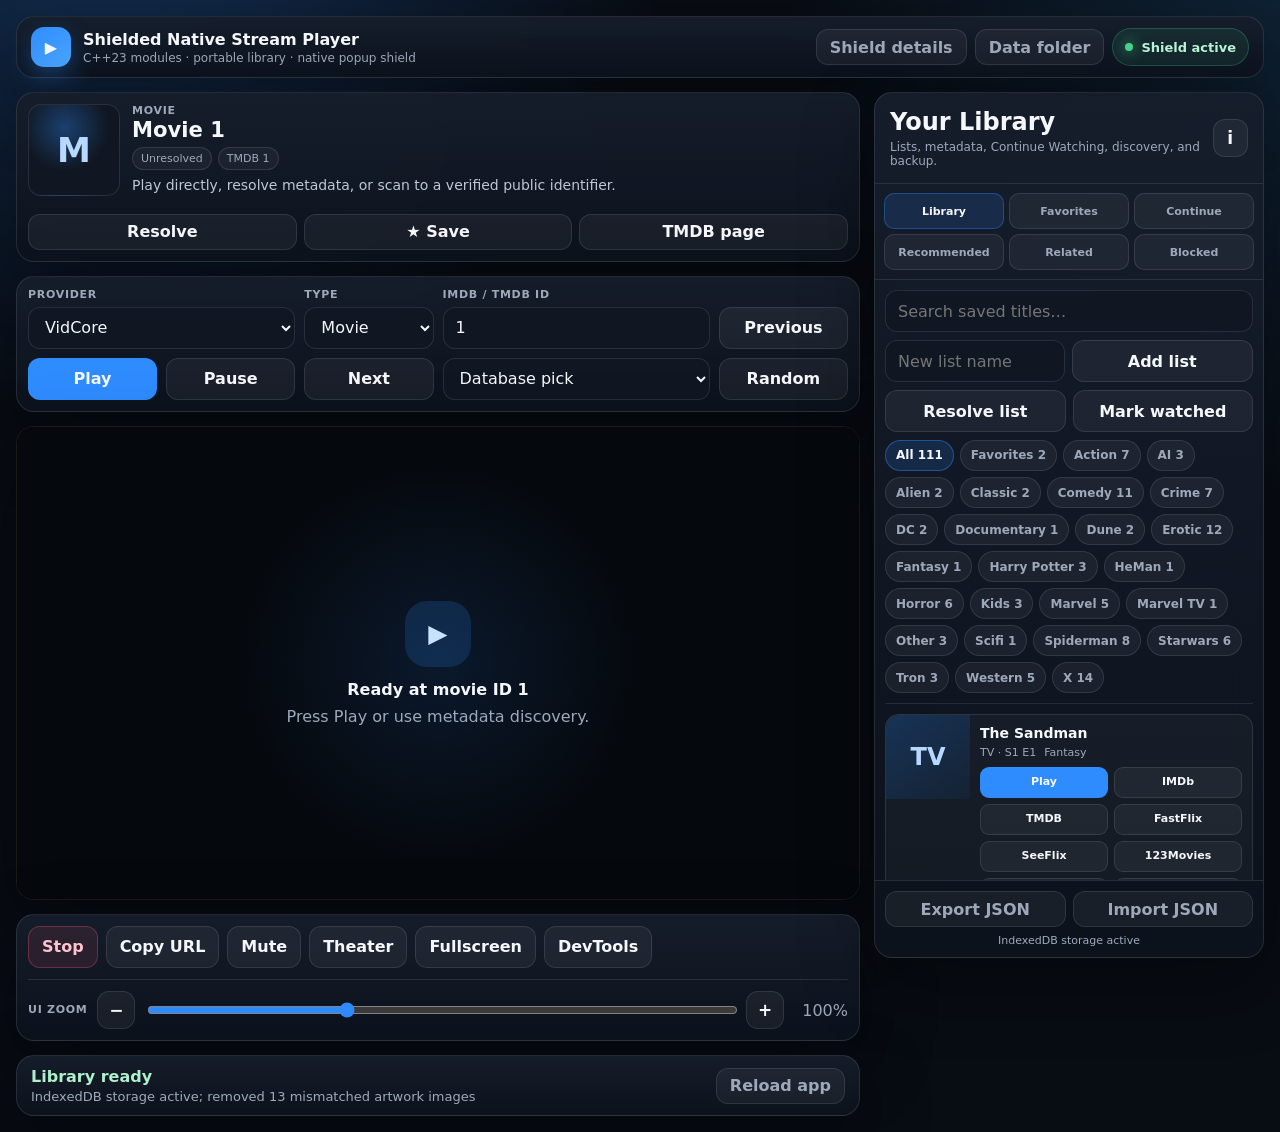
==== VidCoreNativePlayer/assets/index.html @ e3d283dc "Apply v0.2.9 source update" ====
<!doctype html>
<html lang="en">
<head>
  <meta charset="utf-8">
  <meta
      name="viewport"
      content="width=device-width, initial-scale=1, viewport-fit=cover">
  <meta name="color-scheme" content="dark">
  <title>Shielded Native Stream Player</title>
  <link rel="stylesheet" href="styles.css">
</head>
<body>
  <div id="app" class="app">
    <header class="topbar panel">
      <div class="brand">
        <div class="brand-mark">▶</div>
        <div>
          <strong>Shielded Native Stream Player</strong>
          <span>C++23 modules · portable library · native popup shield</span>
        </div>
      </div>

      <div class="top-actions">
        <button id="shieldHelpButton" class="button subtle">Shield details</button>
        <button id="dataFolderButton" class="button subtle">Data folder</button>
        <div class="shield-pill" title="Native popup interception is active.">
          <span class="shield-dot"></span>
          Shield active
        </div>
      </div>
    </header>

    <main class="workspace">
      <section class="main-column">
        <section class="current-card panel">
          <div id="currentPoster" class="current-poster fallback">?</div>

          <div class="current-copy">
            <div class="eyebrow" id="currentType">Movie</div>
            <h1 id="currentTitle">Movie 1</h1>
            <div id="currentMeta" class="metadata-row">
              <span>Unresolved</span>
            </div>
            <p id="currentDescription">
              Play directly, resolve metadata, or scan to a verified public identifier.
            </p>
            <div id="currentGenres" class="tags"></div>
          </div>

          <div class="current-actions">
            <button id="resolveButton" class="button">Resolve</button>
            <button id="favoriteButton" class="button">★ Save</button>
            <button id="previousArtworkButton" class="button hidden">◀ Art</button>
            <button id="imdbArtworkButton" class="button hidden">IMDb art</button>
            <button id="tmdbArtworkButton" class="button hidden">TMDB art</button>
            <button id="nextArtworkButton" class="button hidden">Art ▶</button>
            <button id="imdbButton" class="button hidden">IMDb page</button>
            <button id="tmdbButton" class="button hidden">TMDB page</button>
            <button id="wikipediaButton" class="button hidden">Wikipedia</button>
            <button id="fastflixButton" class="button hidden">FastFlix</button>
            <button id="seeflixButton" class="button hidden">SeeFlix</button>
            <button id="movies123Button" class="button hidden">123Movies</button>
          </div>
        </section>

        <section class="source-panel panel">
          <label class="field provider-field">
            <span>Provider</span>
            <select id="baseUrl" aria-label="Streaming provider">
              <option value="https://vidcore.net" selected>VidCore</option>
              <option value="https://ythd.org/embed">YTHD</option>
              <option value="https://vidup.to">VidUp</option>
            </select>
          </label>

          <label class="field mode-field">
            <span>Type</span>
            <select id="mode">
              <option value="movie">Movie</option>
              <option value="tv">TV</option>
            </select>
          </label>

          <label class="field id-field">
            <span>IMDb / TMDB ID</span>
            <input
                id="mediaId"
                value="1"
                spellcheck="false"
                autocomplete="off">
          </label>

          <label id="seasonField" class="field number-field hidden">
            <span>Season</span>
            <input id="season" type="number" min="0" step="1" value="1">
          </label>

          <label id="episodeField" class="field number-field hidden">
            <span>Episode</span>
            <input id="episode" type="number" min="1" step="1" value="1">
          </label>

          <button
              id="previousButton"
              class="button"
              title="Scan backward to the nearest public metadata match">
            Previous
          </button>

          <button id="playButton" class="button primary">Play</button>

          <button id="pauseButton" class="button">Pause</button>

          <button
              id="nextButton"
              class="button"
              title="Scan forward to the nearest public metadata match">
            Next
          </button>

          <select id="randomMode" class="random-mode" aria-label="Random mode">
            <option value="database" selected>Database pick</option>
            <option value="number">Random ID</option>
          </select>

          <button id="randomButton" class="button">Random</button>
        </section>

        <section id="playerShell" class="player-shell panel">
          <iframe
              id="player"
              title="Streaming player"
              allow="autoplay; encrypted-media; fullscreen; picture-in-picture"
              allowfullscreen
              referrerpolicy="strict-origin-when-cross-origin">
          </iframe>

          <div id="emptyPlayer" class="player-empty">
            <div class="play-glyph">▶</div>
            <strong>Ready at movie ID 1</strong>
            <span>Press Play or use metadata discovery.</span>
          </div>
        </section>

        <section class="transport panel">
          <div class="transport-row">
            <button id="stopButton" class="button danger">Stop</button>
            <button id="copyUrlButton" class="button">Copy URL</button>
            <button id="muteButton" class="button">Mute</button>
            <button id="theaterModeButton" class="button">Theater</button>
            <button id="fullscreenButton" class="button">Fullscreen</button>
            <button id="devtoolsButton" class="button">DevTools</button>
          </div>

          <div class="zoom-row">
            <span>UI zoom</span>
            <button id="zoomOutButton" class="round-button">−</button>
            <input
                id="zoomSlider"
                type="range"
                min="50"
                max="200"
                step="10"
                value="100">
            <button id="zoomInButton" class="round-button">+</button>
            <output id="zoomOutput">100%</output>
          </div>
        </section>

        <section id="statusPanel" class="status-panel panel">
          <div>
            <strong id="statusTitle">Starting library</strong>
            <span id="statusText">
              IndexedDB will be used when available, with a localStorage fallback.
            </span>
          </div>
          <button id="reloadShellButton" class="button subtle">Reload app</button>
        </section>
      </section>

      <aside class="sidebar panel">
        <div class="sidebar-head">
          <div>
            <h2>Your Library</h2>
            <p>Lists, metadata, Continue Watching, discovery, and backup.</p>
          </div>
          <button id="storageInfoButton" class="round-button" title="Storage information">i</button>
        </div>

        <nav class="tabs">
          <button class="tab active" data-panel="library">Library</button>
          <button class="tab" data-panel="favorites">Favorites</button>
          <button class="tab" data-panel="continue">Continue</button>
          <button class="tab" data-panel="recommended">Recommended</button>
          <button class="tab" data-panel="related">Related</button>
          <button class="tab" data-panel="blocked">Blocked</button>
        </nav>

        <section id="libraryPanel" class="side-panel">
          <div class="library-tools">
            <input
                id="librarySearch"
                type="search"
                placeholder="Search saved titles…"
                autocomplete="off">

            <div class="tool-row">
              <input
                  id="newListName"
                  placeholder="New list name"
                  maxlength="40">
              <button id="addListButton" class="button">Add list</button>
            </div>

            <div class="tool-row">
              <button id="resolveListButton" class="button">Resolve list</button>
              <button id="markListWatchedButton" class="button">Mark watched</button>
              <button id="deleteListButton" class="button danger hidden">Delete list</button>
            </div>

            <div id="listChips" class="list-chips"></div>
          </div>

          <div id="libraryCards" class="card-list"></div>
        </section>

        <section id="favoritesPanel" class="side-panel hidden">
          <div id="favoritesCards" class="card-list"></div>
        </section>

        <section id="continuePanel" class="side-panel hidden">
          <div id="continueCards" class="card-list"></div>
        </section>

        <section id="recommendedPanel" class="side-panel hidden">
          <div id="recommendedCards" class="card-list"></div>
        </section>

        <section id="relatedPanel" class="side-panel hidden">
          <div id="relatedCards" class="card-list"></div>
        </section>

        <section id="blockedPanel" class="side-panel hidden">
          <div class="blocked-summary">
            <span>
              Attempts caught this run are shown below. Learned hosts persist in the portable data folder beside the executable.
            </span>
            <button id="clearBlockedButton" class="button danger">Clear learned hosts</button>
          </div>
          <div id="blockedCards" class="card-list"></div>
        </section>

        <footer class="sidebar-footer">
          <button id="exportButton" class="button subtle">Export JSON</button>
          <button id="importButton" class="button subtle">Import JSON</button>
          <input
              id="importFile"
              class="hidden"
              type="file"
              accept="application/json,.json">
          <span id="storageMode">Storage starting…</span>
        </footer>
      </aside>
    </main>
  </div>

  <dialog id="saveDialog">
    <form id="saveForm" class="dialog-body" method="dialog">
      <h3 id="saveDialogTitle">Save to library</h3>

      <label class="field">
        <span>List</span>
        <select id="saveList"></select>
      </label>

      <label class="field">
        <span>Notes</span>
        <textarea
            id="saveNotes"
            rows="5"
            placeholder="Optional notes"></textarea>
      </label>

      <label class="check-row">
        <input id="saveWatched" type="checkbox">
        <span>Mark watched</span>
      </label>

      <div class="dialog-actions split-actions">
        <button
            id="deleteDialogButton"
            class="button danger hidden"
            type="button">
          Delete from library
        </button>
        <button id="cancelSaveButton" class="button" type="button">Cancel</button>
        <button class="button primary" type="submit">Save</button>
      </div>
    </form>
  </dialog>

  <dialog id="storageDialog">
    <div class="dialog-body">
      <h3>Library storage</h3>
      <p>
        Favorites, lists, notes, watched state, Continue Watching, and history use IndexedDB when available. In the native player, browser storage and cache stay in the portable data folder beside the executable. JSON export stores provider categories once, then uses compact provider indexes per title. Version 1 backups with full provider URLs remain import-compatible.
      </p>
      <p>
        Exact playback position is unavailable because the provider frame is cross-origin. Continue Watching records played titles and manual completion state.
      </p>
      <div class="dialog-actions">
        <button id="closeStorageDialogButton" class="button primary">Close</button>
      </div>
    </div>
  </dialog>

  <dialog id="shieldDialog">
    <div class="dialog-body">
      <h3>Native popup shield</h3>
      <p>
        The C++ host cancels WebView2 new-window requests and top-level navigation hijacks. A document-created guard also blocks window.open, target-blank links, external click redirects, middle-click navigation, and external form submissions inside every frame.
      </p>
      <p>
        This prevents popup tabs and window hijacks. It does not promise to remove every visual advertisement rendered inside the provider frame.
      </p>
      <div class="dialog-actions">
        <button id="closeShieldDialogButton" class="button primary">Close</button>
      </div>
    </div>
  </dialog>

  <script src="builtin-library.js"></script>
  <script src="builtin-additions.js"></script>
  <script src="storage.js"></script>
  <script src="metadata.js"></script>
  <script src="providers.js"></script>
  <script src="scanner.js"></script>
  <script src="app.js"></script>
</body>
</html>
---- VidCoreNativePlayer/assets/styles.css ----
:root {
  color-scheme: dark;
  font-family:
      Inter, ui-sans-serif, system-ui, -apple-system, BlinkMacSystemFont,
      "Segoe UI Variable", "Segoe UI", sans-serif;
  --background: #080c13;
  --surface: rgba(18, 25, 37, 0.95);
  --surface-strong: #182131;
  --surface-soft: #101722;
  --surface-hover: rgba(255, 255, 255, 0.075);
  --border: rgba(255, 255, 255, 0.10);
  --border-strong: rgba(255, 255, 255, 0.18);
  --text: #f5f7fb;
  --muted: #9da9bb;
  --primary: #2f8cff;
  --primary-hover: #55a3ff;
  --danger: #e7546c;
  --success: #49d28b;
  --warning: #f5ba55;
  --shadow: 0 24px 70px rgba(0, 0, 0, 0.38);
}

* {
  box-sizing: border-box;
}

html,
body {
  min-width: 900px;
  min-height: 650px;
  margin: 0;
  background:
      radial-gradient(circle at 9% -12%, rgba(47, 140, 255, 0.29), transparent 35rem),
      radial-gradient(circle at 100% 0%, rgba(52, 167, 255, 0.14), transparent 31rem),
      var(--background);
  color: var(--text);
}

body {
  overflow-x: hidden;
}

button,
input,
select,
textarea {
  font: inherit;
}

button {
  color: inherit;
}

.app {
  min-height: 100vh;
  padding: 16px;
}

.panel {
  border: 1px solid var(--border);
  border-radius: 18px;
  background:
      linear-gradient(
        180deg,
        rgba(22, 30, 44, 0.95),
        rgba(13, 19, 29, 0.95)
      );
  box-shadow: var(--shadow);
  backdrop-filter: blur(18px);
}

.topbar {
  display: flex;
  align-items: center;
  justify-content: space-between;
  min-height: 62px;
  margin-bottom: 14px;
  padding: 10px 14px;
}

.brand,
.top-actions,
.transport-row,
.current-actions,
.dialog-actions,
.tool-row,
.check-row {
  display: flex;
  align-items: center;
}

.brand {
  gap: 12px;
}

.brand-mark {
  display: grid;
  width: 40px;
  height: 40px;
  place-items: center;
  border-radius: 13px;
  background: linear-gradient(145deg, var(--primary), #4ba7ff);
  box-shadow: 0 10px 24px rgba(47, 140, 255, 0.34);
}

.brand strong,
.brand span {
  display: block;
}

.brand span {
  margin-top: 2px;
  color: var(--muted);
  font-size: 12px;
}

.top-actions {
  gap: 8px;
}

.shield-pill {
  display: flex;
  align-items: center;
  gap: 8px;
  min-height: 38px;
  padding: 0 12px;
  border: 1px solid rgba(73, 210, 139, 0.26);
  border-radius: 999px;
  background: rgba(73, 210, 139, 0.09);
  color: #baf4d4;
  font-size: 13px;
  font-weight: 750;
}


.shield-dot {
  width: 8px;
  height: 8px;
  border-radius: 50%;
  background: var(--success);
  box-shadow: 0 0 14px var(--success);
}

.workspace {
  display: grid;
  grid-template-columns: minmax(0, 1fr) 440px;
  gap: 14px;
}

.main-column {
  min-width: 0;
}

.source-panel {
  display: grid;
  grid-template-columns: repeat(12, minmax(0, 1fr));
  align-items: end;
  gap: 9px;
  margin-bottom: 14px;
  padding: 11px;
}

.source-panel .provider-field { grid-column: span 2; }
.source-panel .mode-field { grid-column: span 1; }
.source-panel .id-field { grid-column: span 2; }
.source-panel .number-field { grid-column: span 1; }
.source-panel .button { grid-column: span 1; min-width: 0; }
.source-panel .random-mode {
  grid-column: span 2;
  align-self: end;
  min-height: 42px;
}

.field {
  display: grid;
  gap: 6px;
}

.field > span,
.zoom-row > span,
.eyebrow {
  color: var(--muted);
  font-size: 11px;
  font-weight: 800;
  letter-spacing: 0.065em;
  text-transform: uppercase;
}

input,
select,
textarea {
  width: 100%;
  border: 1px solid var(--border);
  border-radius: 12px;
  outline: none;
  background: var(--surface-soft);
  color: var(--text);
}

input,
select {
  min-height: 42px;
  padding: 0 12px;
}

textarea {
  min-height: 105px;
  padding: 11px 12px;
  resize: vertical;
}

input:focus,
select:focus,
textarea:focus {
  border-color: rgba(47, 140, 255, 0.82);
  box-shadow: 0 0 0 3px rgba(47, 140, 255, 0.16);
}

.button,
.round-button,
.tab,
.list-chip {
  border: 1px solid var(--border);
  outline: none;
  background: rgba(255, 255, 255, 0.05);
  cursor: pointer;
  transition:
      transform 120ms ease,
      border-color 120ms ease,
      background 120ms ease,
      opacity 120ms ease;
}

.button:hover,
.round-button:hover,
.tab:hover,
.list-chip:hover {
  border-color: var(--border-strong);
  background: var(--surface-hover);
}

.button:active,
.round-button:active,
.tab:active,
.list-chip:active {
  transform: translateY(1px);
}

.button:disabled,
.round-button:disabled,
.tab:disabled {
  cursor: not-allowed;
  opacity: 0.48;
}

.button {
  min-height: 42px;
  padding: 0 13px;
  border-radius: 12px;
  font-weight: 750;
  white-space: nowrap;
}

.button.primary {
  border-color: rgba(47, 140, 255, 0.75);
  background: var(--primary);
}

.button.primary:hover {
  background: var(--primary-hover);
}

.button.danger {
  color: #ffc3ce;
  border-color: rgba(231, 84, 108, 0.34);
  background: rgba(231, 84, 108, 0.11);
}

.button.subtle {
  min-height: 36px;
  color: var(--muted);
}

.round-button {
  display: grid;
  width: 38px;
  height: 38px;
  place-items: center;
  border-radius: 12px;
  font-size: 17px;
  font-weight: 850;
}

.current-card {
  display: grid;
  grid-template-columns: 132px minmax(0, 1fr) minmax(210px, 238px);
  align-items: start;
  gap: 16px;
  min-height: 214px;
  margin-bottom: 14px;
  padding: 14px;
}

.current-poster {
  display: grid;
  width: 132px;
  min-height: 198px;
  aspect-ratio: 2 / 3;
  overflow: hidden;
  place-items: center;
  border: 1px solid var(--border);
  border-radius: 14px;
  background:
      radial-gradient(circle at 40% 25%, rgba(47, 140, 255, 0.35), transparent 50%),
      var(--surface-soft);
  color: #b8d9ff;
  font-size: 34px;
  font-weight: 850;
}

.current-poster img {
  width: 100%;
  height: 100%;
  object-fit: contain;
}

.current-copy {
  min-width: 0;
}

.current-copy h1 {
  margin: 4px 0 7px;
  overflow: hidden;
  font-size: clamp(22px, 2vw, 32px);
  line-height: 1.08;
  text-overflow: ellipsis;
  white-space: nowrap;
}

.current-copy p {
  display: -webkit-box;
  max-width: 1000px;
  margin: 9px 0 0;
  overflow: hidden;
  color: #bdc7d6;
  font-size: 14px;
  line-height: 1.48;
  -webkit-box-orient: vertical;
  -webkit-line-clamp: 4;
}

.metadata-row,
.tags {
  display: flex;
  flex-wrap: wrap;
  gap: 6px;
}

.metadata-row span,
.tag {
  padding: 4px 8px;
  border: 1px solid var(--border);
  border-radius: 999px;
  background: rgba(255, 255, 255, 0.045);
  color: var(--muted);
  font-size: 11px;
}

.tags {
  margin-top: 10px;
}

.current-actions {
  display: grid;
  grid-template-columns: repeat(2, minmax(0, 1fr));
  align-content: start;
  gap: 7px;
  width: 100%;
}

.current-actions .button {
  min-width: 0;
  white-space: normal;
}

.player-shell {
  position: relative;
  overflow: hidden;
  min-height: 390px;
  aspect-ratio: 16 / 9;
  background: #000;
}

.player-shell iframe {
  width: 100%;
  height: 100%;
  border: 0;
  background: #000;
}

.player-empty {
  position: absolute;
  inset: 0;
  display: grid;
  place-content: center;
  gap: 8px;
  text-align: center;
  background:
      radial-gradient(circle at center, rgba(47, 140, 255, 0.13), transparent 42%),
      #05080d;
  pointer-events: none;
}

.player-empty strong,
.player-empty span {
  display: block;
}

.player-empty span {
  color: var(--muted);
}

.play-glyph {
  display: grid;
  width: 66px;
  height: 66px;
  margin: 0 auto 5px;
  place-items: center;
  border-radius: 22px;
  background: rgba(47, 140, 255, 0.17);
  color: #c7e2ff;
  font-size: 25px;
}

.transport {
  margin-top: 14px;
  padding: 11px;
}

.transport-row {
  flex-wrap: wrap;
  gap: 8px;
}

.zoom-row {
  display: grid;
  grid-template-columns: auto 38px minmax(160px, 1fr) 38px 54px;
  align-items: center;
  gap: 10px;
  margin-top: 11px;
  padding-top: 11px;
  border-top: 1px solid var(--border);
}

.zoom-row input {
  min-height: auto;
  padding: 0;
  accent-color: var(--primary);
}

.zoom-row output {
  color: var(--muted);
  font-variant-numeric: tabular-nums;
  text-align: right;
}

.status-panel {
  display: flex;
  align-items: center;
  justify-content: space-between;
  gap: 16px;
  margin-top: 14px;
  padding: 11px 14px;
}

.status-panel strong,
.status-panel span {
  display: block;
}

.status-panel span {
  margin-top: 3px;
  color: var(--muted);
  font-size: 13px;
}

.status-panel[data-type="ok"] strong {
  color: #aef0cc;
}

.status-panel[data-type="warn"] strong {
  color: #ffdc9c;
}

.status-panel[data-type="error"] strong {
  color: #ffc1cc;
}

.sidebar {
  position: sticky;
  top: 16px;
  align-self: start;
  min-height: calc(100vh - 104px);
  overflow: hidden;
}

.sidebar-head {
  display: flex;
  align-items: center;
  justify-content: space-between;
  padding: 15px;
  border-bottom: 1px solid var(--border);
}

.sidebar-head h2,
.sidebar-head p {
  margin: 0;
}

.sidebar-head p {
  margin-top: 4px;
  color: var(--muted);
  font-size: 12px;
}

.tabs {
  display: grid;
  grid-template-columns: repeat(3, minmax(0, 1fr));
  gap: 5px;
  padding: 9px;
  border-bottom: 1px solid var(--border);
}

.tab {
  min-height: 36px;
  overflow: hidden;
  padding: 0 6px;
  border-radius: 10px;
  color: var(--muted);
  font-size: 11px;
  font-weight: 780;
  text-overflow: ellipsis;
}

.tab.active {
  color: var(--text);
  border-color: rgba(47, 140, 255, 0.37);
  background: rgba(47, 140, 255, 0.15);
}

.side-panel {
  max-height: calc(100vh - 300px);
  overflow: auto;
  padding: 10px;
}

.library-tools {
  display: grid;
  gap: 8px;
  margin-bottom: 10px;
  padding-bottom: 10px;
  border-bottom: 1px solid var(--border);
}

.tool-row {
  gap: 7px;
}

.tool-row > * {
  flex: 1;
  min-width: 0;
}

.list-chips {
  display: flex;
  flex-wrap: wrap;
  gap: 6px;
}

.list-chip {
  min-height: 31px;
  padding: 0 10px;
  border-radius: 999px;
  color: var(--muted);
  font-size: 12px;
  font-weight: 750;
}

.list-chip.active {
  color: var(--text);
  border-color: rgba(47, 140, 255, 0.44);
  background: rgba(47, 140, 255, 0.16);
}

.card-list {
  display: grid;
  gap: 9px;
}

.media-card,
.blocked-card,
.empty-card {
  overflow: hidden;
  border: 1px solid var(--border);
  border-radius: 14px;
  background: rgba(255, 255, 255, 0.035);
}

.media-card {
  display: grid;
  grid-template-columns: 88px minmax(0, 1fr);
  align-items: start;
}

.card-poster {
  display: grid;
  min-height: 132px;
  aspect-ratio: 2 / 3;
  place-items: center;
  background:
      linear-gradient(145deg, rgba(47, 140, 255, 0.24), rgba(75, 167, 255, 0.08)),
      var(--surface-soft);
  color: #b8d9ff;
  font-size: 24px;
  font-weight: 850;
}

.card-poster img {
  width: 100%;
  height: 100%;
  object-fit: contain;
}

.card-body {
  min-width: 0;
  padding: 10px;
}

.card-title {
  margin: 0;
  overflow: hidden;
  font-size: 14px;
  text-overflow: ellipsis;
  white-space: nowrap;
}

.card-meta {
  display: flex;
  flex-wrap: wrap;
  gap: 5px 8px;
  margin-top: 5px;
  color: var(--muted);
  font-size: 11px;
}

.card-notes {
  display: -webkit-box;
  margin: 7px 0 0;
  overflow: hidden;
  color: #b7c1d0;
  font-size: 12px;
  line-height: 1.35;
  -webkit-box-orient: vertical;
  -webkit-line-clamp: 2;
}

.card-actions {
  display: grid;
  grid-template-columns: repeat(2, minmax(0, 1fr));
  gap: 6px;
  margin-top: 9px;
}

.card-actions .button {
  min-width: 0;
  min-height: 32px;
  padding: 5px 9px;
  border-radius: 9px;
  white-space: normal;
  line-height: 1.2;
  font-size: 11px;
}

.blocked-summary {
  display: grid;
  gap: 9px;
  margin-bottom: 10px;
  color: var(--muted);
  font-size: 12px;
}

.blocked-card {
  padding: 10px;
  word-break: break-all;
}

.blocked-card strong {
  color: #ffc2cd;
  font-size: 11px;
  text-transform: uppercase;
}

.blocked-card span {
  display: block;
  margin-top: 5px;
  color: var(--muted);
  font-size: 12px;
}

.empty-card {
  padding: 25px 16px;
  color: var(--muted);
  text-align: center;
}

.sidebar-footer {
  display: grid;
  grid-template-columns: 1fr 1fr;
  gap: 7px;
  padding: 10px;
  border-top: 1px solid var(--border);
}

.sidebar-footer span {
  grid-column: 1 / -1;
  color: var(--muted);
  font-size: 11px;
  text-align: center;
}

dialog {
  width: min(520px, calc(100vw - 36px));
  padding: 0;
  border: 1px solid var(--border-strong);
  border-radius: 18px;
  background: #111824;
  color: var(--text);
  box-shadow: 0 35px 100px rgba(0, 0, 0, 0.62);
}

dialog::backdrop {
  background: rgba(4, 7, 12, 0.76);
  backdrop-filter: blur(8px);
}

.dialog-body {
  display: grid;
  gap: 13px;
  padding: 18px;
}

.dialog-body h3,
.dialog-body p {
  margin: 0;
}

.dialog-body p {
  color: var(--muted);
  font-size: 13px;
  line-height: 1.5;
}

.split-actions {
  justify-content: flex-end;
}

.split-actions .danger {
  margin-right: auto;
}

.dialog-actions {
  justify-content: flex-end;
  gap: 8px;
  margin-top: 3px;
}

.check-row {
  gap: 8px;
}

.check-row input {
  width: 18px;
  min-height: 18px;
  accent-color: var(--primary);
}

.check-row span {
  color: var(--muted);
  font-size: 13px;
}

.hidden {
  display: none !important;
}

body.theater .workspace {
  display: block;
}

body.theater .sidebar,
body.theater .source-panel,
body.theater .current-card,
body.theater .status-panel {
  display: none;
}

body.theater .player-shell {
  min-height: calc(100vh - 186px);
  border-radius: 16px;
}

body.theater .topbar {
  margin-bottom: 10px;
}


/* v0.2.5 responsive provider and card formatting */
@media (max-width: 1320px) {
  .workspace { grid-template-columns: minmax(0, 1fr) 390px; }
  .source-panel { grid-template-columns: repeat(6, minmax(0, 1fr)); }
  .source-panel .provider-field,
  .source-panel .id-field,
  .source-panel .random-mode { grid-column: span 2; }
}

@media (max-width: 1080px) {
  .workspace { grid-template-columns: 1fr; }
  .sidebar { position: static; min-height: auto; }
  .side-panel { max-height: 560px; }
  .current-card { grid-template-columns: 118px minmax(0, 1fr); }
  .current-poster { width: 118px; min-height: 177px; }
  .current-actions {
    grid-column: 1 / -1;
    grid-template-columns: repeat(3, minmax(0, 1fr));
  }
}


/* v0.2.6 compact blue layout */
.current-card {
  display: grid;
  grid-template-columns: 92px minmax(0, 1fr);
  align-items: start;
  gap: 12px;
  min-height: 0;
  margin-bottom: 14px;
  padding: 11px;
}

.current-poster {
  width: 92px;
  height: 92px;
  min-height: 92px;
  aspect-ratio: 1;
  border-radius: 13px;
}

.current-copy h1 {
  margin: 2px 0 5px;
  font-size: clamp(19px, 1.65vw, 27px);
}

.current-copy p {
  margin-top: 6px;
  line-height: 1.35;
  -webkit-line-clamp: 2;
}

.tags {
  margin-top: 7px;
}

.current-actions {
  grid-column: 1 / -1;
  display: flex;
  flex-flow: row wrap;
  align-items: stretch;
  gap: 7px;
  width: 100%;
}

.current-actions .button {
  flex: 1 1 104px;
  min-width: 92px;
  min-height: 36px;
  padding: 5px 10px;
  white-space: normal;
  line-height: 1.15;
}

.media-card {
  grid-template-columns: 84px minmax(0, 1fr);
  align-items: start;
}

.card-poster {
  width: 84px;
  min-height: 84px;
  aspect-ratio: 1;
}

.card-actions {
  display: flex;
  flex-flow: row wrap;
  gap: 6px;
  margin-top: 8px;
}

.card-actions .button {
  flex: 1 1 88px;
  min-width: 78px;
  min-height: 31px;
  padding: 5px 8px;
  white-space: normal;
  line-height: 1.15;
}

@media (max-width: 1080px) {
  .current-card {
    grid-template-columns: 82px minmax(0, 1fr);
  }

  .current-poster {
    width: 82px;
    height: 82px;
    min-height: 82px;
  }

  .current-actions {
    grid-column: 1 / -1;
    display: flex;
    flex-flow: row wrap;
  }
}
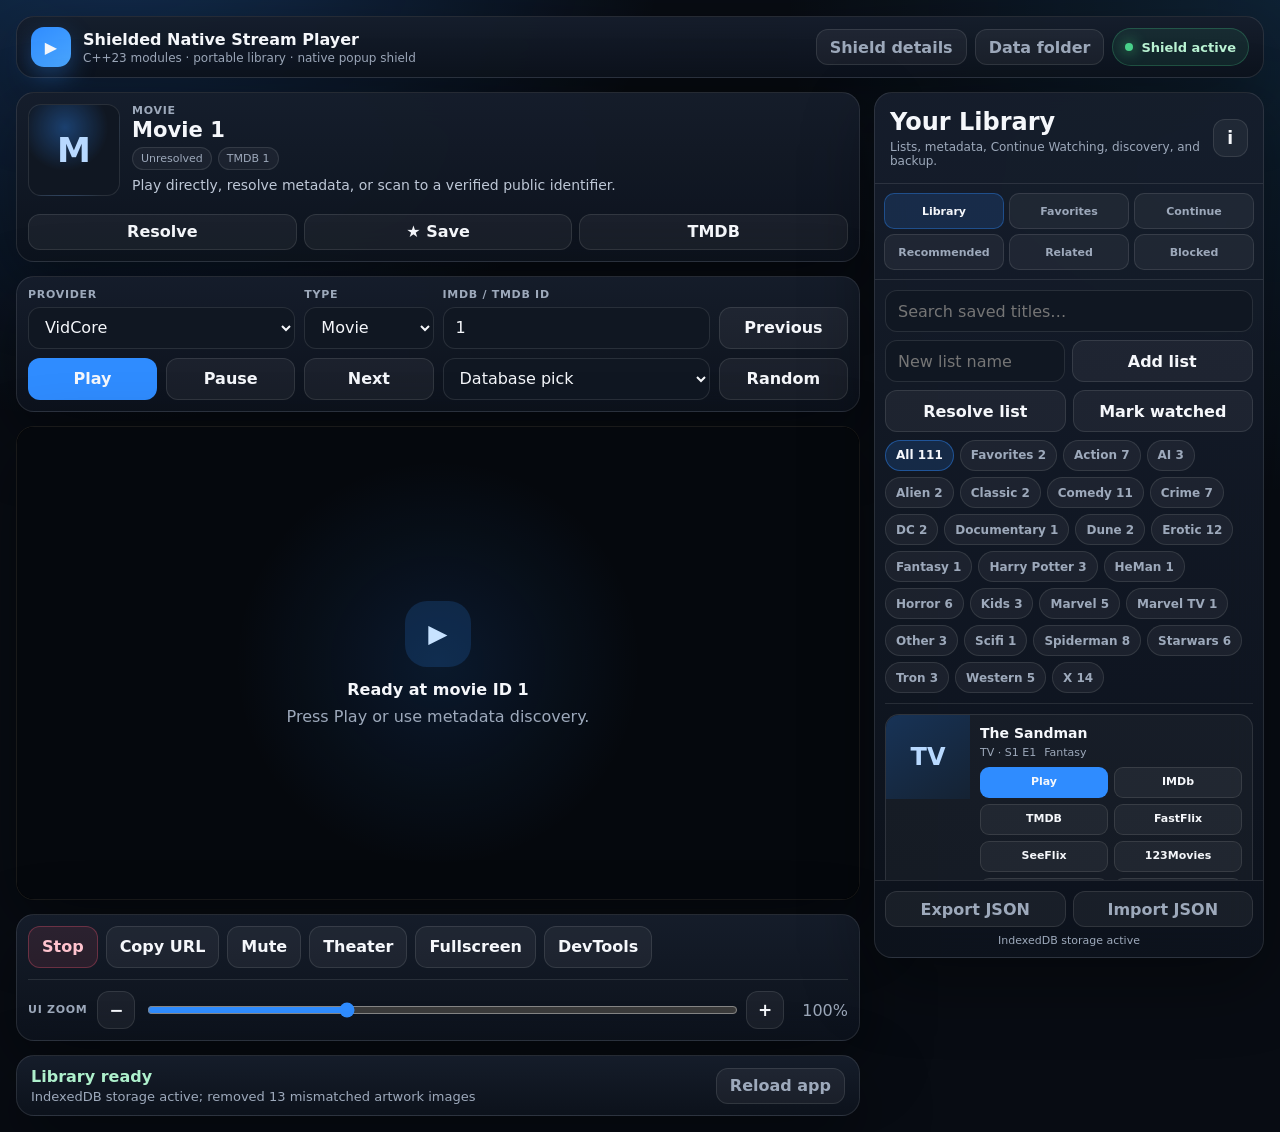
==== commit aea549f0: "Apply v0.2.10 source update" ====
--- a/VidCoreNativePlayer/assets/index.html
+++ b/VidCoreNativePlayer/assets/index.html
@@ -50,12 +50,8 @@
           <div class="current-actions">
             <button id="resolveButton" class="button">Resolve</button>
             <button id="favoriteButton" class="button">★ Save</button>
-            <button id="previousArtworkButton" class="button hidden">◀ Art</button>
-            <button id="imdbArtworkButton" class="button hidden">IMDb art</button>
-            <button id="tmdbArtworkButton" class="button hidden">TMDB art</button>
-            <button id="nextArtworkButton" class="button hidden">Art ▶</button>
-            <button id="imdbButton" class="button hidden">IMDb page</button>
-            <button id="tmdbButton" class="button hidden">TMDB page</button>
+            <button id="imdbButton" class="button hidden">IMDb</button>
+            <button id="tmdbButton" class="button hidden">TMDB</button>
             <button id="wikipediaButton" class="button hidden">Wikipedia</button>
             <button id="fastflixButton" class="button hidden">FastFlix</button>
             <button id="seeflixButton" class="button hidden">SeeFlix</button>
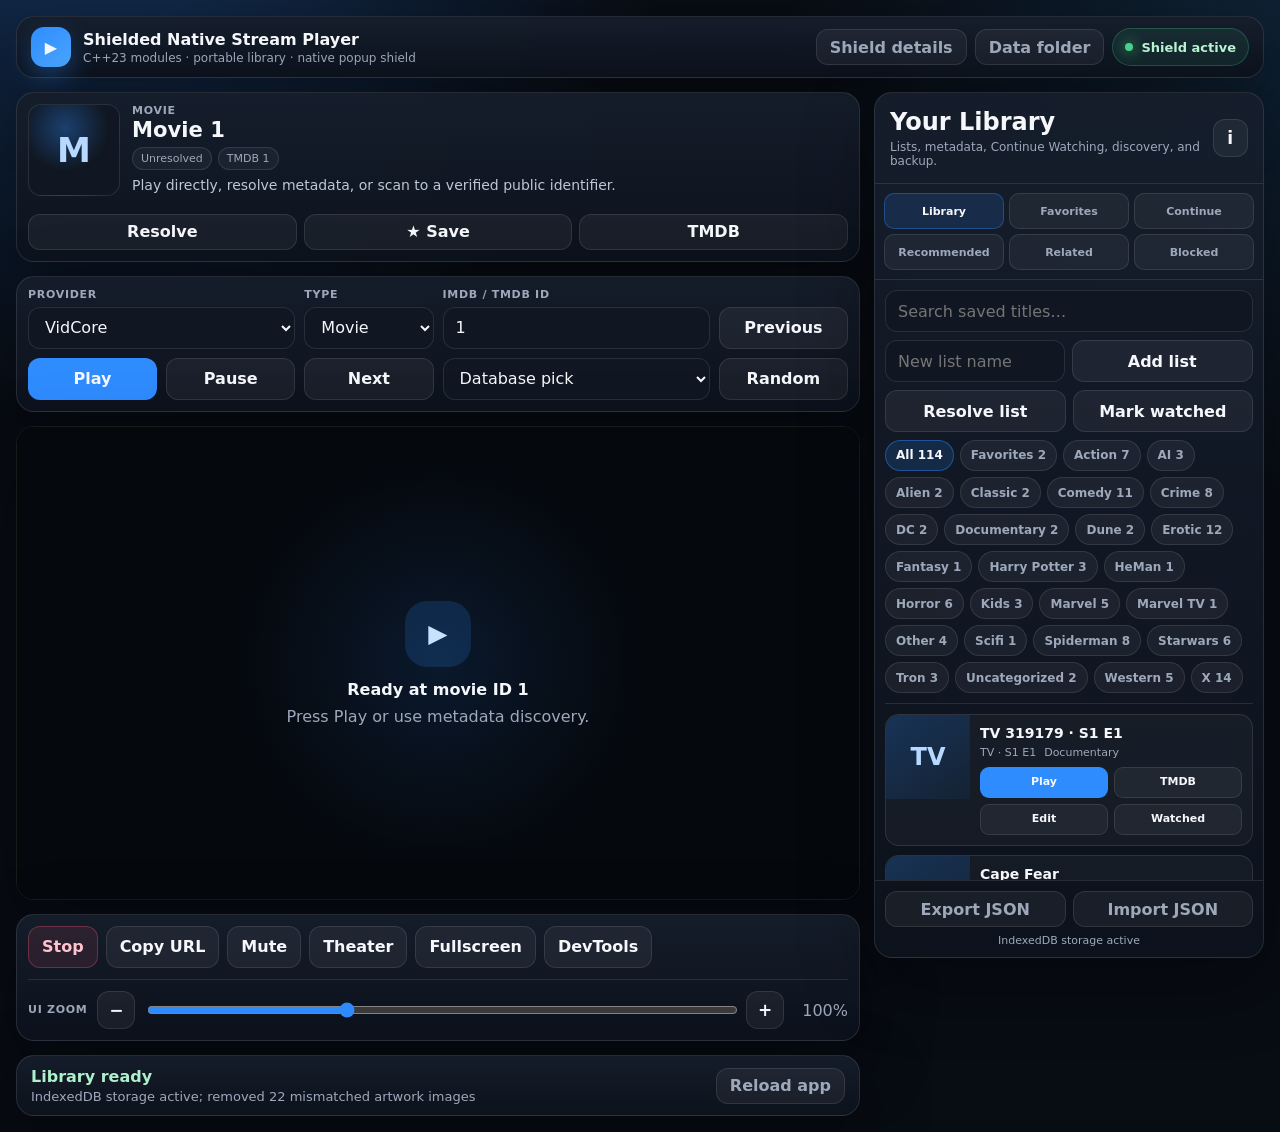
==== commit 0a1d55c3: "Apply v0.2.14 source update" ====
--- a/VidCoreNativePlayer/assets/index.html
+++ b/VidCoreNativePlayer/assets/index.html
@@ -278,6 +278,11 @@
       </label>
 
       <label class="check-row">
+        <input id="saveFavorite" type="checkbox" checked>
+        <span>Keep in Favorites too</span>
+      </label>
+
+      <label class="check-row">
         <input id="saveWatched" type="checkbox">
         <span>Mark watched</span>
       </label>
@@ -299,7 +304,7 @@
     <div class="dialog-body">
       <h3>Library storage</h3>
       <p>
-        Favorites, lists, notes, watched state, Continue Watching, and history use IndexedDB when available. In the native player, browser storage and cache stay in the portable data folder beside the executable. JSON export stores provider categories once, then uses compact provider indexes per title. Version 1 backups with full provider URLs remain import-compatible.
+        Favorites are an overlay and no longer replace a title's category. Favorites, lists, notes, watched state, Continue Watching, and history use IndexedDB when available. In the native player, browser storage and cache stay in the portable data folder beside the executable. The native player creates data/artwork/category/title folders; drop several JPG, PNG, WebP, GIF, BMP, or AVIF images into a title folder and one is selected randomly for that launch. Those user-owned files are never downloaded or deleted by the player. JSON export stores provider categories once, then uses compact provider indexes per title. Version 1 backups with full provider URLs remain import-compatible.
       </p>
       <p>
         Exact playback position is unavailable because the provider frame is cross-origin. Continue Watching records played titles and manual completion state.
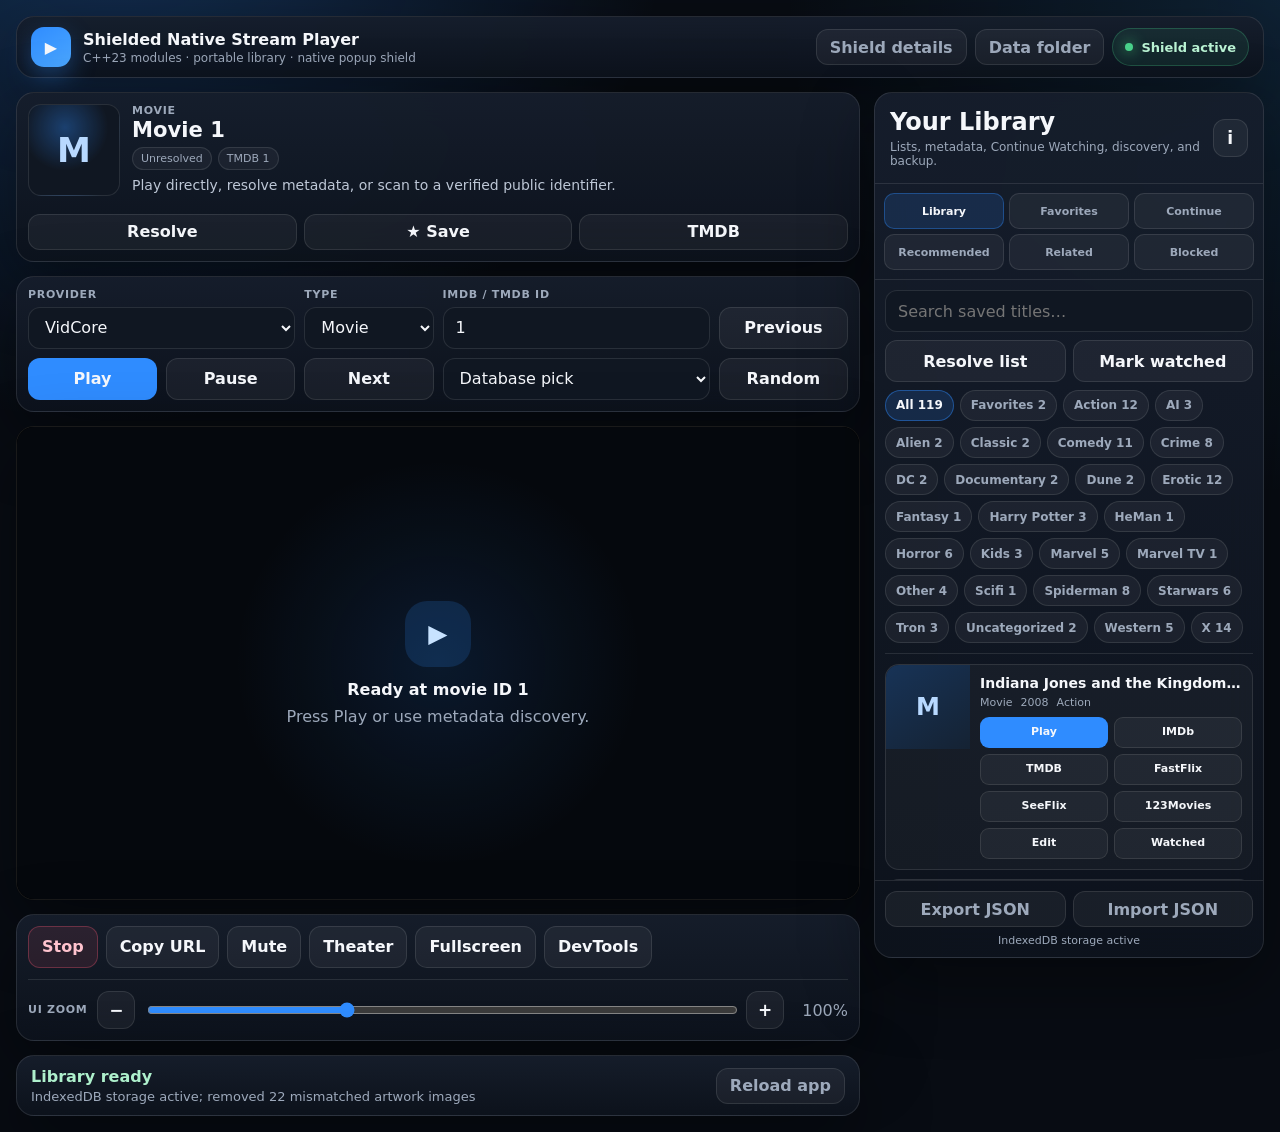
==== commit 3a3fb972: "Apply v0.2.15 source update" ====
--- a/VidCoreNativePlayer/assets/index.html
+++ b/VidCoreNativePlayer/assets/index.html
@@ -201,14 +201,6 @@
                 autocomplete="off">
 
             <div class="tool-row">
-              <input
-                  id="newListName"
-                  placeholder="New list name"
-                  maxlength="40">
-              <button id="addListButton" class="button">Add list</button>
-            </div>
-
-            <div class="tool-row">
               <button id="resolveListButton" class="button">Resolve list</button>
               <button id="markListWatchedButton" class="button">Mark watched</button>
               <button id="deleteListButton" class="button danger hidden">Delete list</button>
@@ -269,6 +261,16 @@
         <select id="saveList"></select>
       </label>
 
+      <div class="tool-row">
+        <input
+            id="saveNewListName"
+            placeholder="Create a new list"
+            maxlength="40">
+        <button id="saveAddListButton" class="button" type="button">
+          Create list
+        </button>
+      </div>
+
       <label class="field">
         <span>Notes</span>
         <textarea
@@ -304,7 +306,7 @@
     <div class="dialog-body">
       <h3>Library storage</h3>
       <p>
-        Favorites are an overlay and no longer replace a title's category. Favorites, lists, notes, watched state, Continue Watching, and history use IndexedDB when available. In the native player, browser storage and cache stay in the portable data folder beside the executable. The native player creates data/artwork/category/title folders; drop several JPG, PNG, WebP, GIF, BMP, or AVIF images into a title folder and one is selected randomly for that launch. Those user-owned files are never downloaded or deleted by the player. JSON export stores provider categories once, then uses compact provider indexes per title. Version 1 backups with full provider URLs remain import-compatible.
+        Favorites are an overlay and no longer replace a title's category. Create lists directly inside Edit/Save; empty lists persist until you explicitly delete them, and saving switches Library to the destination list. Favorites, lists, notes, watched state, Continue Watching, and history use IndexedDB when available. In the native player, browser storage and cache stay in the portable data folder beside the executable. The native player creates data/artwork/category/title folders; drop several JPG, PNG, WebP, GIF, BMP, or AVIF images into a title folder and one is selected randomly for that launch. Those user-owned files are never downloaded or deleted by the player. JSON export stores provider categories once, then uses compact provider indexes per title. Version 1 backups with full provider URLs remain import-compatible.
       </p>
       <p>
         Exact playback position is unavailable because the provider frame is cross-origin. Continue Watching records played titles and manual completion state.
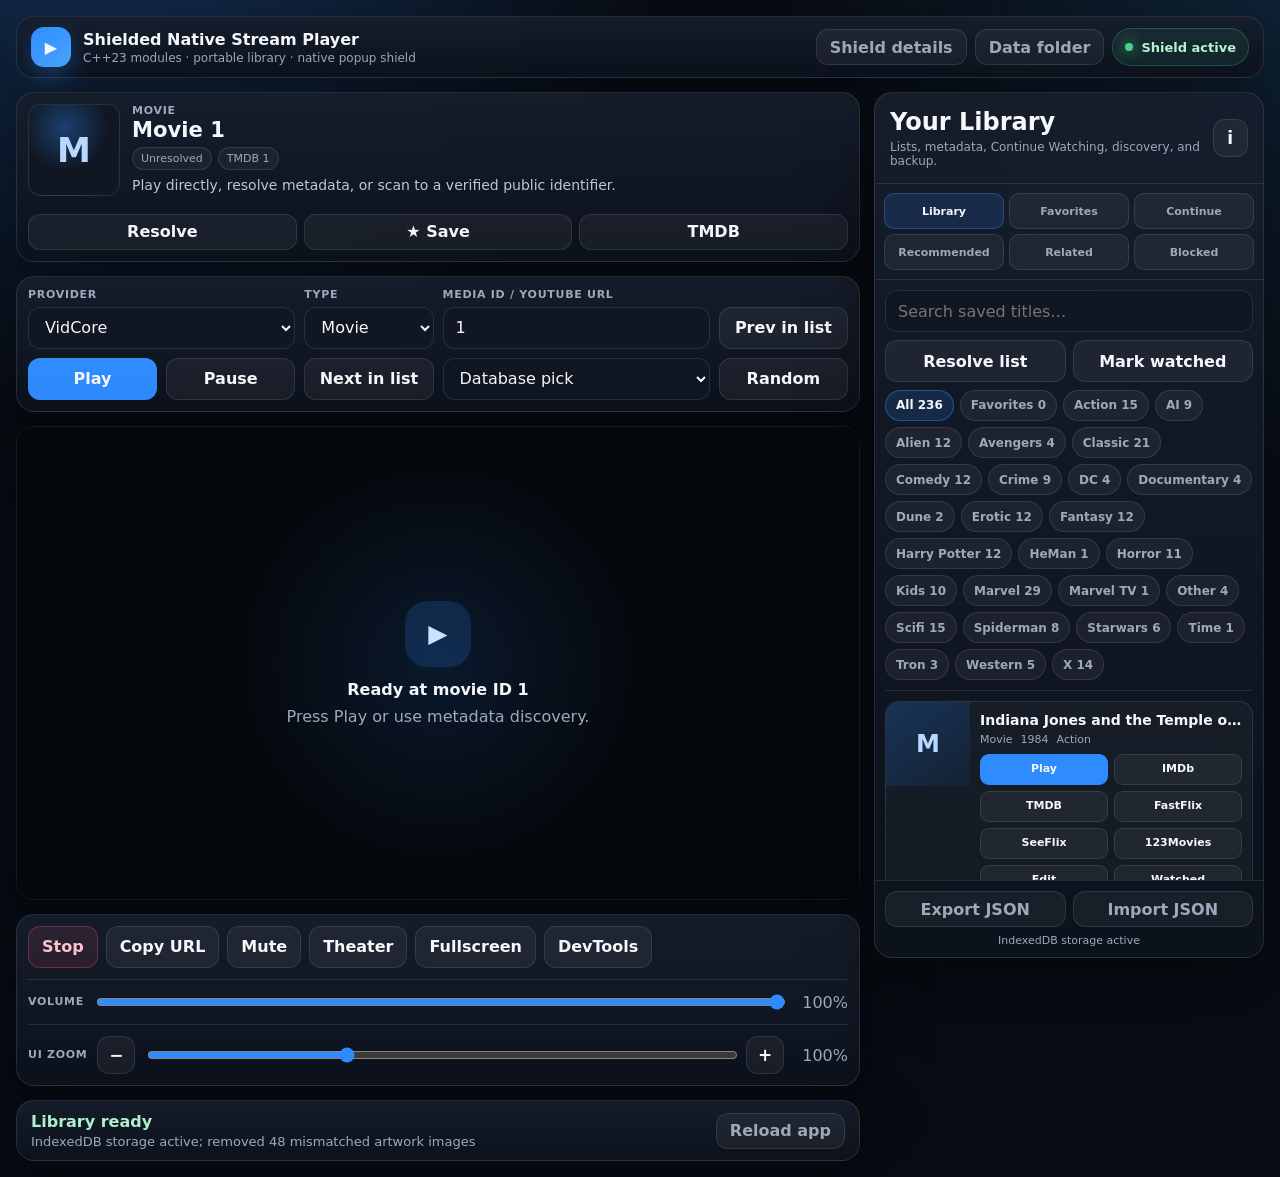
==== commit f5fe1140: "Add YouTube playback and library controls" ====
--- a/VidCoreNativePlayer/assets/index.html
+++ b/VidCoreNativePlayer/assets/index.html
@@ -53,6 +53,8 @@
             <button id="imdbButton" class="button hidden">IMDb</button>
             <button id="tmdbButton" class="button hidden">TMDB</button>
             <button id="wikipediaButton" class="button hidden">Wikipedia</button>
+            <button id="youtubeButton" class="button hidden">YouTube</button>
+            <button id="seriesNextButton" class="button hidden">Series next</button>
             <button id="fastflixButton" class="button hidden">FastFlix</button>
             <button id="seeflixButton" class="button hidden">SeeFlix</button>
             <button id="movies123Button" class="button hidden">123Movies</button>
@@ -66,6 +68,7 @@
               <option value="https://vidcore.net" selected>VidCore</option>
               <option value="https://ythd.org/embed">YTHD</option>
               <option value="https://vidup.to">VidUp</option>
+              <option value="https://www.youtube.com">YouTube</option>
             </select>
           </label>
 
@@ -74,11 +77,12 @@
             <select id="mode">
               <option value="movie">Movie</option>
               <option value="tv">TV</option>
+              <option value="youtube">YouTube</option>
             </select>
           </label>
 
           <label class="field id-field">
-            <span>IMDb / TMDB ID</span>
+            <span>Media ID / YouTube URL</span>
             <input
                 id="mediaId"
                 value="1"
@@ -99,8 +103,8 @@
           <button
               id="previousButton"
               class="button"
-              title="Scan backward to the nearest public metadata match">
-            Previous
+              title="Play the previous title in the active Library list">
+            Prev in list
           </button>
 
           <button id="playButton" class="button primary">Play</button>
@@ -110,8 +114,8 @@
           <button
               id="nextButton"
               class="button"
-              title="Scan forward to the nearest public metadata match">
-            Next
+              title="Play the next title in the active Library list">
+            Next in list
           </button>
 
           <select id="randomMode" class="random-mode" aria-label="Random mode">
@@ -146,6 +150,18 @@
             <button id="theaterModeButton" class="button">Theater</button>
             <button id="fullscreenButton" class="button">Fullscreen</button>
             <button id="devtoolsButton" class="button">DevTools</button>
+          </div>
+
+          <div class="volume-row">
+            <span>Volume</span>
+            <input
+                id="volumeSlider"
+                type="range"
+                min="0"
+                max="100"
+                step="5"
+                value="100">
+            <output id="volumeOutput">100%</output>
           </div>
 
           <div class="zoom-row">
@@ -257,6 +273,11 @@
       <h3 id="saveDialogTitle">Save to library</h3>
 
       <label class="field">
+        <span>Title</span>
+        <input id="saveTitle" maxlength="180" placeholder="Display title">
+      </label>
+
+      <label class="field">
         <span>List</span>
         <select id="saveList"></select>
       </label>
@@ -288,6 +309,55 @@
         <input id="saveWatched" type="checkbox">
         <span>Mark watched</span>
       </label>
+
+      <fieldset class="dialog-section">
+        <legend>Next video in series</legend>
+        <label class="check-row">
+          <input id="saveNextEnabled" type="checkbox">
+          <span>Attach a specific next movie, episode, or YouTube video</span>
+        </label>
+
+        <div id="saveNextFields" class="dialog-grid hidden">
+          <label class="field">
+            <span>Provider</span>
+            <select id="saveNextProvider">
+              <option value="https://vidcore.net">VidCore</option>
+              <option value="https://ythd.org/embed">YTHD</option>
+              <option value="https://vidup.to">VidUp</option>
+              <option value="https://www.youtube.com">YouTube</option>
+            </select>
+          </label>
+
+          <label class="field">
+            <span>Type</span>
+            <select id="saveNextMode">
+              <option value="movie">Movie</option>
+              <option value="tv">TV</option>
+              <option value="youtube">YouTube</option>
+            </select>
+          </label>
+
+          <label class="field wide-field">
+            <span>Next title</span>
+            <input id="saveNextTitle" maxlength="180" placeholder="Optional display title">
+          </label>
+
+          <label class="field wide-field">
+            <span>Media ID / YouTube URL</span>
+            <input id="saveNextId" spellcheck="false" autocomplete="off">
+          </label>
+
+          <label id="saveNextSeasonField" class="field">
+            <span>Season</span>
+            <input id="saveNextSeason" type="number" min="0" step="1" value="1">
+          </label>
+
+          <label id="saveNextEpisodeField" class="field">
+            <span>Episode</span>
+            <input id="saveNextEpisode" type="number" min="1" step="1" value="1">
+          </label>
+        </div>
+      </fieldset>
 
       <div class="dialog-actions split-actions">
         <button
@@ -306,7 +376,7 @@
     <div class="dialog-body">
       <h3>Library storage</h3>
       <p>
-        Favorites are an overlay and no longer replace a title's category. Create lists directly inside Edit/Save; empty lists persist until you explicitly delete them, and saving switches Library to the destination list. Favorites, lists, notes, watched state, Continue Watching, and history use IndexedDB when available. In the native player, browser storage and cache stay in the portable data folder beside the executable. The native player creates data/artwork/category/title folders; drop several JPG, PNG, WebP, GIF, BMP, or AVIF images into a title folder and one is selected randomly for that launch. Those user-owned files are never downloaded or deleted by the player. JSON export stores provider categories once, then uses compact provider indexes per title. Version 1 backups with full provider URLs remain import-compatible.
+        Favorites are an overlay and no longer replace a title's category. Edit/Save can also attach the exact next video in a series. Create lists directly inside Edit/Save; empty lists persist until you explicitly delete them, and saving switches Library to the destination list. Favorites, lists, notes, watched state, Continue Watching, and history use IndexedDB when available. In the native player, browser storage and cache stay in the portable data folder beside the executable. The native player creates data/artwork/category/title folders; drop several JPG, PNG, WebP, GIF, BMP, or AVIF images into a title folder and one is selected randomly for that launch. Those user-owned files are never downloaded or deleted by the player. JSON export stores provider categories once, then uses compact provider indexes per title. Version 1 backups with full provider URLs remain import-compatible.
       </p>
       <p>
         Exact playback position is unavailable because the provider frame is cross-origin. Continue Watching records played titles and manual completion state.
@@ -320,11 +390,12 @@
   <dialog id="shieldDialog">
     <div class="dialog-body">
       <h3>Native popup shield</h3>
+      <strong id="extensionStatus">Browser-hosted mode cannot load extensions.</strong>
       <p>
         The C++ host cancels WebView2 new-window requests and top-level navigation hijacks. A document-created guard also blocks window.open, target-blank links, external click redirects, middle-click navigation, and external form submissions inside every frame.
       </p>
       <p>
-        This prevents popup tabs and window hijacks. It does not promise to remove every visual advertisement rendered inside the provider frame.
+        This prevents popup tabs and window hijacks. For maintained ad and script filtering, the native player can load a user-supplied unpacked uBlock Origin Chromium build from data/extensions/ublock/manifest.json. The app never downloads, updates, modifies, or deletes that extension. Restart after placing or changing it. Browser-hosted mode cannot filter a cross-origin YouTube frame.
       </p>
       <div class="dialog-actions">
         <button id="closeShieldDialogButton" class="button primary">Close</button>
--- a/VidCoreNativePlayer/assets/styles.css
+++ b/VidCoreNativePlayer/assets/styles.css
@@ -177,6 +177,7 @@
 }
 
 .field > span,
+.volume-row > span,
 .zoom-row > span,
 .eyebrow {
   color: var(--muted);
@@ -442,9 +443,9 @@
   gap: 8px;
 }
 
+.volume-row,
 .zoom-row {
   display: grid;
-  grid-template-columns: auto 38px minmax(160px, 1fr) 38px 54px;
   align-items: center;
   gap: 10px;
   margin-top: 11px;
@@ -452,12 +453,22 @@
   border-top: 1px solid var(--border);
 }
 
+.volume-row {
+  grid-template-columns: auto minmax(180px, 1fr) 54px;
+}
+
+.zoom-row {
+  grid-template-columns: auto 38px minmax(160px, 1fr) 38px 54px;
+}
+
+.volume-row input,
 .zoom-row input {
   min-height: auto;
   padding: 0;
   accent-color: var(--primary);
 }
 
+.volume-row output,
 .zoom-row output {
   color: var(--muted);
   font-variant-numeric: tabular-nums;
@@ -729,7 +740,7 @@
 }
 
 dialog {
-  width: min(520px, calc(100vw - 36px));
+  width: min(640px, calc(100vw - 36px));
   padding: 0;
   border: 1px solid var(--border-strong);
   border-radius: 18px;
@@ -758,6 +769,33 @@
   color: var(--muted);
   font-size: 13px;
   line-height: 1.5;
+}
+
+.dialog-section {
+  display: grid;
+  gap: 12px;
+  min-width: 0;
+  margin: 0;
+  padding: 13px;
+  border: 1px solid var(--border);
+  border-radius: 14px;
+}
+
+.dialog-section legend {
+  padding: 0 7px;
+  color: var(--muted);
+  font-size: 12px;
+  font-weight: 800;
+}
+
+.dialog-grid {
+  display: grid;
+  grid-template-columns: repeat(2, minmax(0, 1fr));
+  gap: 11px;
+}
+
+.dialog-grid .wide-field {
+  grid-column: 1 / -1;
 }
 
 .split-actions {
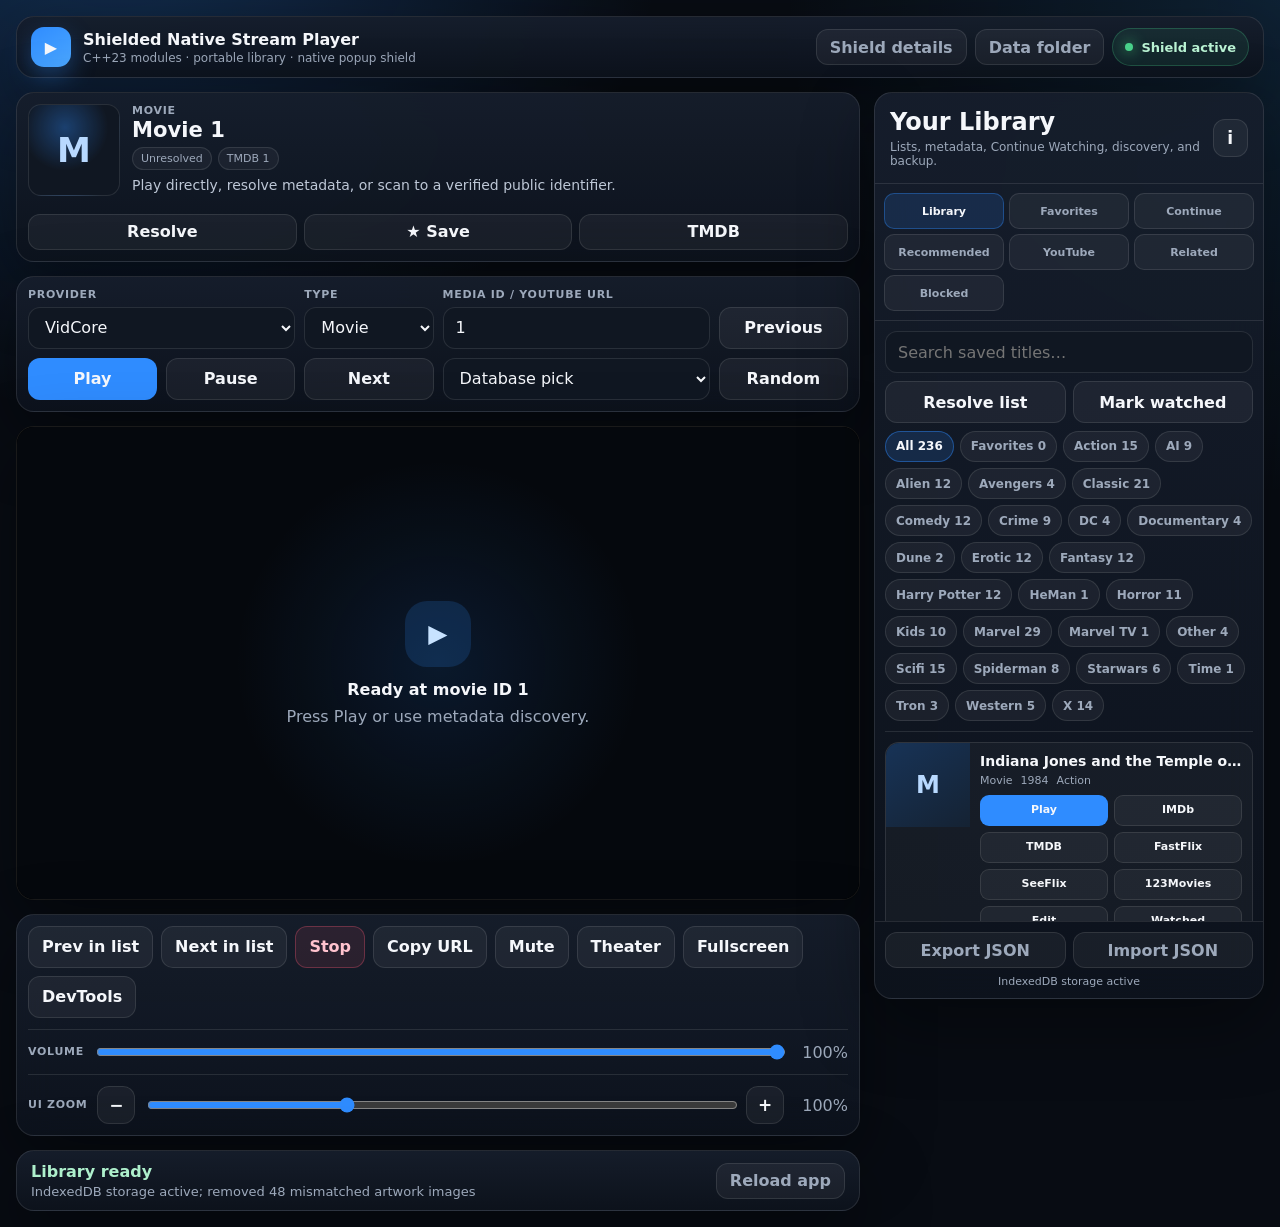
==== commit aac6b67e: "release: add YouTube discovery and fix embed origin" ====
--- a/VidCoreNativePlayer/assets/index.html
+++ b/VidCoreNativePlayer/assets/index.html
@@ -103,8 +103,8 @@
           <button
               id="previousButton"
               class="button"
-              title="Play the previous title in the active Library list">
-            Prev in list
+              title="Scan backward to the nearest public metadata match">
+            Previous
           </button>
 
           <button id="playButton" class="button primary">Play</button>
@@ -114,8 +114,8 @@
           <button
               id="nextButton"
               class="button"
-              title="Play the next title in the active Library list">
-            Next in list
+              title="Scan forward to the nearest public metadata match">
+            Next
           </button>
 
           <select id="randomMode" class="random-mode" aria-label="Random mode">
@@ -144,6 +144,18 @@
 
         <section class="transport panel">
           <div class="transport-row">
+            <button
+                id="listPreviousButton"
+                class="button"
+                title="Play the previous title in the active Library list">
+              Prev in list
+            </button>
+            <button
+                id="listNextButton"
+                class="button"
+                title="Play the next title in the active Library list">
+              Next in list
+            </button>
             <button id="stopButton" class="button danger">Stop</button>
             <button id="copyUrlButton" class="button">Copy URL</button>
             <button id="muteButton" class="button">Mute</button>
@@ -204,6 +216,7 @@
           <button class="tab" data-panel="favorites">Favorites</button>
           <button class="tab" data-panel="continue">Continue</button>
           <button class="tab" data-panel="recommended">Recommended</button>
+          <button class="tab" data-panel="youtube">YouTube</button>
           <button class="tab" data-panel="related">Related</button>
           <button class="tab" data-panel="blocked">Blocked</button>
         </nav>
@@ -238,6 +251,61 @@
 
         <section id="recommendedPanel" class="side-panel hidden">
           <div id="recommendedCards" class="card-list"></div>
+        </section>
+
+        <section id="youtubePanel" class="side-panel youtube-panel hidden">
+          <div class="youtube-hero">
+            <div>
+              <span class="eyebrow">Official YouTube playback</span>
+              <h3>Discover, collect, and follow</h3>
+              <p>Build video lists, get local picks, and follow channel uploads. YouTube playback may include ads.</p>
+            </div>
+            <div class="tool-row">
+              <button id="youtubeStorefrontButton" class="button primary">Free with ads movies</button>
+              <button id="youtubeShuffleButton" class="button">Fresh shuffle</button>
+            </div>
+          </div>
+
+          <div class="youtube-tools">
+            <input id="youtubeSearch" type="search" placeholder="Search your saved YouTube videos..." autocomplete="off">
+            <div id="youtubeListChips" class="list-chips"></div>
+            <div class="tool-row">
+              <input id="youtubeQuickAdd" placeholder="Paste a YouTube URL or video ID" spellcheck="false" autocomplete="off">
+              <button id="youtubeQuickAddButton" class="button">Add / edit</button>
+            </div>
+          </div>
+
+          <h3 class="section-title">Saved videos</h3>
+          <div id="youtubeSavedCards" class="card-list"></div>
+          <h3 class="section-title">Random from your lists</h3>
+          <div id="youtubeRandomCards" class="card-list"></div>
+          <h3 class="section-title">Related from your collection</h3>
+          <div id="youtubeRelatedCards" class="card-list"></div>
+
+          <div class="channel-watchlist">
+            <div>
+              <span class="eyebrow">Local subscription watchlist</span>
+              <h3>Channels</h3>
+              <p>Following here does not alter your YouTube account. Update checks use your optional YouTube Data API key, stored only on this device and excluded from JSON backups.</p>
+            </div>
+            <div class="tool-row">
+              <input id="youtubeApiKey" type="password" placeholder="YouTube Data API key" autocomplete="off">
+              <button id="youtubeSaveApiKeyButton" class="button">Save key</button>
+              <button id="youtubeForgetApiKeyButton" class="button danger">Forget</button>
+            </div>
+            <div class="tool-row">
+              <input id="youtubeChannelReference" placeholder="@handle or channel URL / ID" spellcheck="false" autocomplete="off">
+              <input id="youtubeChannelLabel" placeholder="Optional label" maxlength="100">
+            </div>
+            <div class="tool-row">
+              <button id="youtubeAddChannelButton" class="button primary">Follow locally</button>
+              <button id="youtubeCheckChannelsButton" class="button">Check all updates</button>
+            </div>
+            <span id="youtubeChannelStatus" class="muted-copy">No update check running.</span>
+          </div>
+          <div id="youtubeChannelCards" class="channel-list"></div>
+          <h3 class="section-title">Latest channel videos</h3>
+          <div id="youtubeChannelVideoCards" class="card-list"></div>
         </section>
 
         <section id="relatedPanel" class="side-panel hidden">
@@ -390,12 +458,12 @@
   <dialog id="shieldDialog">
     <div class="dialog-body">
       <h3>Native popup shield</h3>
-      <strong id="extensionStatus">Browser-hosted mode cannot load extensions.</strong>
+      <strong id="extensionStatus">Native extension loading is disabled in this security rollback.</strong>
       <p>
         The C++ host cancels WebView2 new-window requests and top-level navigation hijacks. A document-created guard also blocks window.open, target-blank links, external click redirects, middle-click navigation, and external form submissions inside every frame.
       </p>
       <p>
-        This prevents popup tabs and window hijacks. For maintained ad and script filtering, the native player can load a user-supplied unpacked uBlock Origin Chromium build from data/extensions/ublock/manifest.json. The app never downloads, updates, modifies, or deletes that extension. Restart after placing or changing it. Browser-hosted mode cannot filter a cross-origin YouTube frame.
+        This prevents popup tabs and window hijacks. Native browser-extension loading was removed after the v0.2.16 Microsoft Defender detection. Provider and YouTube filtering remains limited to blocker support supplied by the browser or provider; do not restore or allowlist the blocked v0.2.16 binary.
       </p>
       <div class="dialog-actions">
         <button id="closeShieldDialogButton" class="button primary">Close</button>
@@ -410,5 +478,6 @@
   <script src="providers.js"></script>
   <script src="scanner.js"></script>
   <script src="app.js"></script>
+  <script src="youtube.js"></script>
 </body>
 </html>
--- a/VidCoreNativePlayer/assets/styles.css
+++ b/VidCoreNativePlayer/assets/styles.css
@@ -970,3 +970,107 @@
     flex-flow: row wrap;
   }
 }
+
+
+/* YouTube discovery and local channel watchlist */
+.youtube-panel {
+  display: grid;
+  gap: 12px;
+}
+
+.youtube-panel.hidden {
+  display: none;
+}
+
+.youtube-hero,
+.channel-watchlist {
+  display: grid;
+  gap: 10px;
+  padding: 12px;
+  border: 1px solid rgba(47, 140, 255, 0.3);
+  border-radius: 14px;
+  background:
+    radial-gradient(circle at top right, rgba(47, 140, 255, 0.18), transparent 55%),
+    rgba(8, 24, 43, 0.84);
+}
+
+.youtube-hero h3,
+.channel-watchlist h3,
+.section-title {
+  margin: 2px 0 0;
+}
+
+.youtube-hero p,
+.channel-watchlist p {
+  margin: 5px 0 0;
+  color: var(--muted);
+  font-size: 12px;
+  line-height: 1.45;
+}
+
+.youtube-tools {
+  display: grid;
+  gap: 8px;
+  padding-bottom: 12px;
+  border-bottom: 1px solid var(--border);
+}
+
+.section-title {
+  color: #d9ebff;
+  font-size: 13px;
+  letter-spacing: 0.02em;
+}
+
+.channel-list {
+  display: grid;
+  gap: 9px;
+}
+
+.channel-card {
+  display: grid;
+  grid-template-columns: 64px minmax(0, 1fr);
+  align-items: start;
+  overflow: hidden;
+  border: 1px solid var(--border);
+  border-radius: 14px;
+  background: rgba(255, 255, 255, 0.035);
+}
+
+.channel-avatar {
+  display: grid;
+  width: 64px;
+  min-height: 64px;
+  aspect-ratio: 1;
+  place-items: center;
+  overflow: hidden;
+  color: #b8d9ff;
+  background: rgba(47, 140, 255, 0.16);
+  font-weight: 850;
+}
+
+.channel-avatar img {
+  width: 100%;
+  height: 100%;
+  object-fit: cover;
+}
+
+.muted-copy {
+  color: var(--muted);
+  font-size: 12px;
+}
+
+.muted-copy[data-type="ok"] {
+  color: #82e8b1;
+}
+
+.muted-copy[data-type="error"] {
+  color: #ff9f9f;
+}
+
+.youtube-video-card .card-poster {
+  aspect-ratio: 1;
+}
+
+.youtube-panel input {
+  width: 100%;
+}
